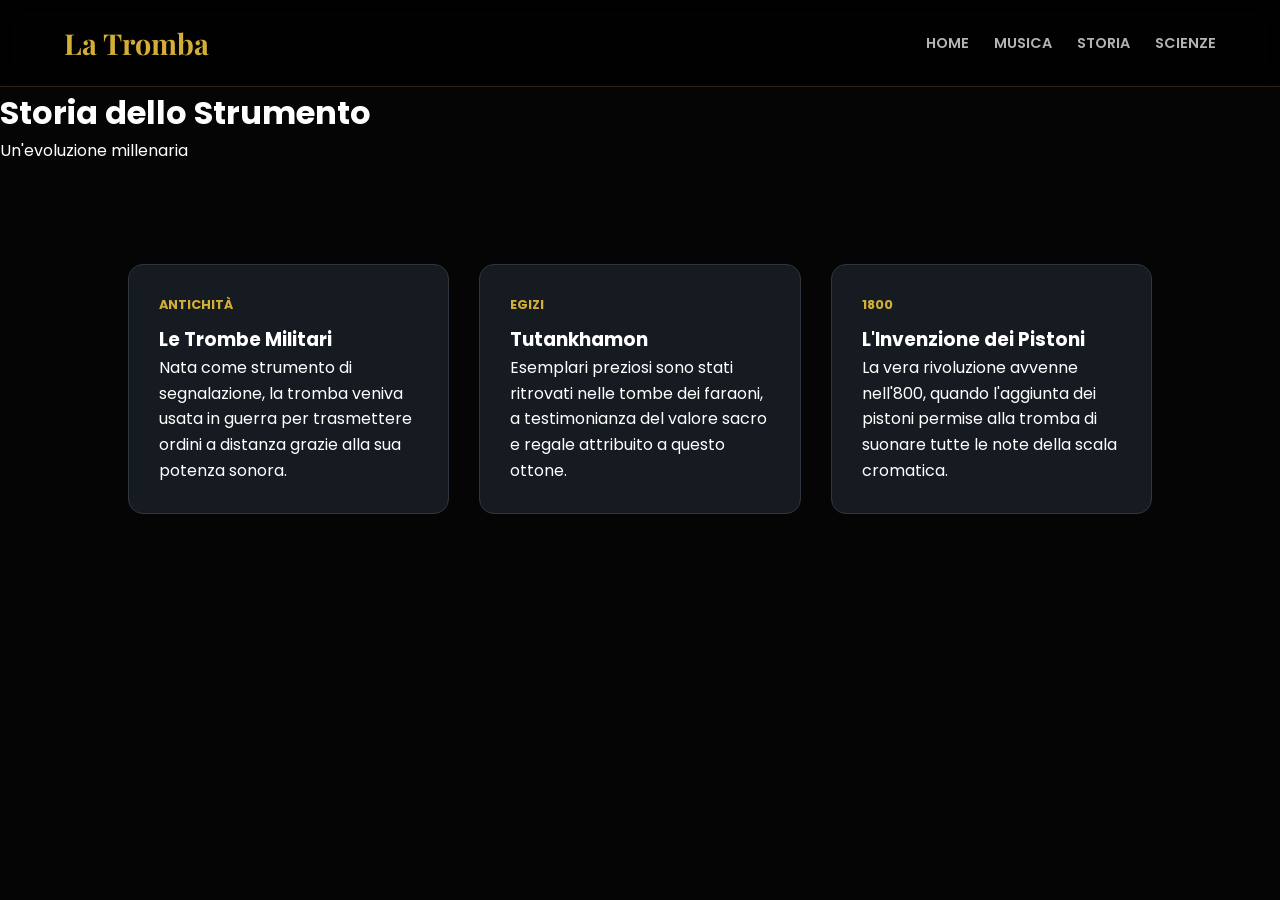
==== storia.html @ d21b611c "Add files via upload" ====
<!DOCTYPE html>
<html lang="it">
<head>
    <meta charset="UTF-8">
    <meta name="viewport" content="width=device-width, initial-scale=1.0">
    <title>Storia - Le Origini</title>
    <link rel="stylesheet" href="style.css">
    <link href="https://fonts.googleapis.com/css2?family=Playfair+Display:ital,wght@0,700;1,400&family=Poppins:wght@300;400;600&display=swap" rel="stylesheet">
</head>
<body>

    <nav>
        <div class="logo">La Tromba</div>
        <ul>
            <li><a href="index.html">Home</a></li>
            <li><a href="musica.html">Musica</a></li>
            <li><a href="storia.html">Storia</a></li>
            <li><a href="scienze.html">Scienze</a></li>
        </ul>
    </nav>

    <header class="storia-header">
        <h1>Storia dello Strumento</h1>
        <p>Un'evoluzione millenaria</p>
    </header>

    <main class="content-page">
        <div class="storia-grid">
            <div class="storia-card">
                <div class="epoca">Antichità</div>
                <h3>Le Trombe Militari</h3>
                <p>Nata come strumento di segnalazione, la tromba veniva usata in guerra per trasmettere ordini a distanza grazie alla sua potenza sonora.</p>
            </div>

            <div class="storia-card accent">
                <div class="epoca">Egizi</div>
                <h3>Tutankhamon</h3>
                <p>Esemplari preziosi sono stati ritrovati nelle tombe dei faraoni, a testimonianza del valore sacro e regale attribuito a questo ottone.</p>
            </div>

            <div class="storia-card">
                <div class="epoca">1800</div>
                <h3>L'Invenzione dei Pistoni</h3>
                <p>La vera rivoluzione avvenne nell'800, quando l'aggiunta dei pistoni permise alla tromba di suonare tutte le note della scala cromatica.</p>
            </div>
        </div>
    </main>

</body>
</html>
---- style.css ----
/* --- RESET E BASI --- */
* { margin: 0; padding: 0; box-sizing: border-box; }

body {
    font-family: 'Poppins', sans-serif;
    background-color: #050505;
    color: #fff;
    line-height: 1.6;
}

/* --- NAVIGAZIONE (Comune a tutte le pagine) --- */
nav {
    display: flex;
    justify-content: space-between;
    align-items: center;
    padding: 20px 5%;
    background: rgba(0,0,0,0.8);
    backdrop-filter: blur(10px);
    border-bottom: 1px solid rgba(212, 175, 55, 0.2);
    position: sticky;
    top: 0;
    z-index: 1000;
}
nav .logo { font-family: 'Playfair Display', serif; color: #d4af37; font-size: 1.8rem; font-weight: bold; }
nav ul { display: flex; list-style: none; }
nav ul li { margin-left: 25px; }
nav ul li a { color: rgba(255,255,255,0.7); text-decoration: none; font-weight: 600; text-transform: uppercase; font-size: 0.9rem; transition: 0.3s; }
nav ul li a:hover { color: #d4af37; }

/* --- SPECIFICO PER LA HOME (Body bloccato) --- */
body.home-page {
    overflow: hidden; /* Niente scorrimento solo in Home */
    height: 100vh;
}

.sfondo-animato {
    position: fixed;
    top: 0; left: 0; width: 100%; height: 100%;
    background: radial-gradient(circle at center, #1a1a1a 0%, #000 70%);
    z-index: -1;
}

.mappa-concettuale-wrapper {
    height: calc(100vh - 80px);
    display: flex;
    justify-content: center;
    align-items: center;
    position: relative;
}

.titolo-centrale { text-align: center; z-index: 10; position: relative; padding: 20px; }
.titolo-centrale h1 {
    font-family: 'Playfair Display', serif; font-size: 4rem; color: #d4af37;
    background: linear-gradient(145deg, #f3e09a 0%, #d4af37 50%, #8a6c11 100%);
    -webkit-background-clip: text; -webkit-text-fill-color: transparent;
}

/* Nodi Mappa Home */
.nodi-container { position: absolute; width: 100%; height: 100%; top: 0; left: 0; }
.nodo {
    position: absolute; display: flex; justify-content: center; align-items: center;
    text-decoration: none; color: #fff; font-weight: bold; text-transform: uppercase;
    font-size: 0.75rem; border-radius: 50%; border: 2px solid #d4af37;
    background: linear-gradient(145deg, #333 0%, #1a1a1a 100%);
    transition: 0.4s; animation: floating 6s infinite ease-in-out;
    width: 100px; height: 100px; text-align: center;
}
.nodo:hover { transform: scale(1.1); background: #d4af37; color: #000; box-shadow: 0 0 30px #d4af37; }

/* Posizioni Nodi (Uguali a prima) */
.n-musica { top: 15%; left: 25%; width: 120px; height: 120px; }
.n-storia { top: 15%; left: 60%; width: 120px; height: 120px; }
.n-scienze { top: 40%; left: 80%; width: 120px; height: 120px; }
.n-tecnologia { top: 70%; left: 75%; }
.n-arte { top: 75%; left: 45%; }
.n-italiano { top: 70%; left: 15%; }
.n-geografia { top: 45%; left: 5%; }
.n-inglese { top: 25%; left: 10%; }
.n-francese { top: 5%; left: 43%; }
.n-religione { top: 55%; left: 25%; }
.n-motorie { top: 40%; left: 65%; }

@keyframes floating { 0%, 100% { transform: translateY(0); } 50% { transform: translateY(-15px); } }

/* --- SPECIFICO PER PAGINE INTERNE (Musica, Storia, Scienze) --- */
.content-page {
    padding: 60px 10%;
    max-width: 1400px;
    margin: 0 auto;
}

.content-page h2 {
    color: #d4af37; font-size: 2.5rem; margin-bottom: 30px;
    font-family: 'Playfair Display', serif; border-bottom: 2px solid #333; padding-bottom: 10px;
}

/* Ritorno al Layout Split (Testo a SX, Video a DX) */
.layout-split {
    display: flex;
    gap: 50px;
    align-items: flex-start;
    margin-top: 20px;
}

.testo-tesina { flex: 1.2; }
.testo-tesina h3 { color: #d4af37; margin-bottom: 15px; }
.testo-tesina p { margin-bottom: 20px; color: #ccc; font-size: 1.1rem; }

/* Video Quadrato Corretto */
.video-container { flex: 0.8; display: flex; justify-content: center; }
video {
    width: 100%;
    max-width: 450px;
    aspect-ratio: 1 / 1;
    object-fit: cover;
    border: 3px solid #d4af37;
    border-radius: 20px;
    box-shadow: 0 10px 30px rgba(0,0,0,0.5);
}

/* Storia Card */
.storia-grid { display: grid; grid-template-columns: repeat(auto-fit, minmax(280px, 1fr)); gap: 30px; margin-top: 40px; }
.storia-card { background: #161b22; padding: 30px; border-radius: 15px; border: 1px solid #30363d; transition: 0.3s; }
.storia-card:hover { border-color: #d4af37; transform: translateY(-10px); }
.epoca { color: #d4af37; font-weight: bold; text-transform: uppercase; font-size: 0.8rem; margin-bottom: 10px; }

/* Scienze Onde */
.wave-visualizer {
    width: 100%; max-width: 450px; height: 350px;
    background: #111; border: 2px solid #333; border-radius: 20px;
    display: flex; flex-direction: column; justify-content: center; align-items: center;
}
.wave { width: 80%; height: 6px; background: #d4af37; margin: 10px; border-radius: 10px; animation: pulse 2s infinite; }
@keyframes pulse { 50% { transform: scaleX(1.1); opacity: 0.5; } }

/* Responsive */
@media (max-width: 850px) {
    .layout-split { flex-direction: column; }
    .video-container { width: 100%; }
    .mappa-concettuale-wrapper { height: auto; padding: 50px 0; }
    .nodi-container { position: relative; display: grid; grid-template-columns: 1fr 1fr; gap: 10px; padding: 20px; }
    .nodo { position: relative !important; top: 0 !important; left: 0 !important; width: 100% !important; aspect-ratio: 1/1; }
}
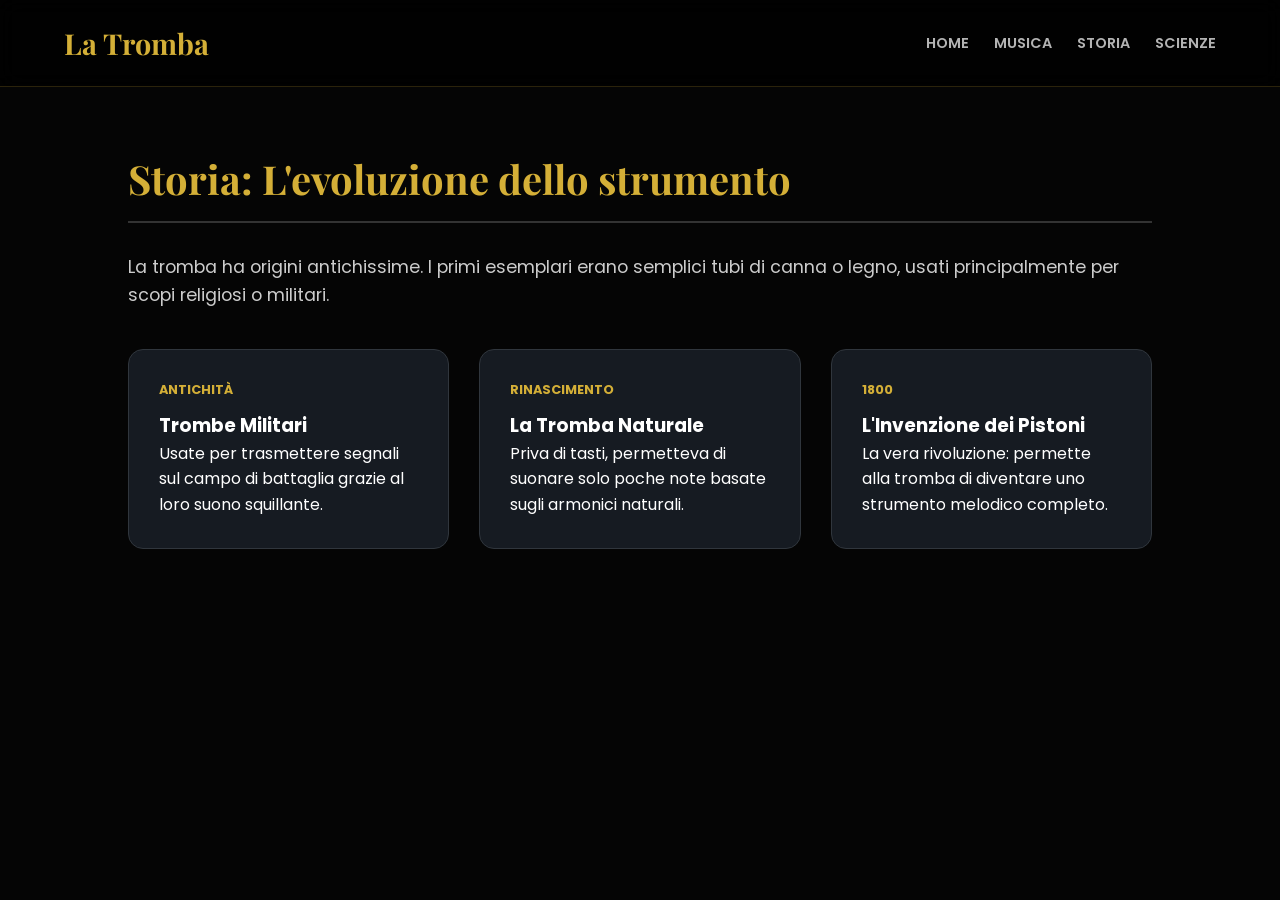
==== commit 2b25a3ee: "storia.html" ====
--- a/storia.html
+++ b/storia.html
@@ -5,7 +5,7 @@
     <meta name="viewport" content="width=device-width, initial-scale=1.0">
     <title>Storia - Le Origini</title>
     <link rel="stylesheet" href="style.css">
-    <link href="https://fonts.googleapis.com/css2?family=Playfair+Display:ital,wght@0,700;1,400&family=Poppins:wght@300;400;600&display=swap" rel="stylesheet">
+    <link href="https://fonts.googleapis.com/css2?family=Playfair+Display:wght@700&family=Poppins:wght@300;400;600&display=swap" rel="stylesheet">
 </head>
 <body>
 
@@ -19,32 +19,36 @@
         </ul>
     </nav>
 
-    <header class="storia-header">
-        <h1>Storia dello Strumento</h1>
-        <p>Un'evoluzione millenaria</p>
-    </header>
+    <main class="content-page">
+        <h2>Storia: L'evoluzione dello strumento</h2>
+        
+        <div class="testo-tesina">
+            <p>
+                La tromba ha origini antichissime. I primi esemplari erano semplici tubi di canna o legno, 
+                usati principalmente per scopi religiosi o militari.
+            </p>
+        </div>
 
-    <main class="content-page">
         <div class="storia-grid">
             <div class="storia-card">
                 <div class="epoca">Antichità</div>
-                <h3>Le Trombe Militari</h3>
-                <p>Nata come strumento di segnalazione, la tromba veniva usata in guerra per trasmettere ordini a distanza grazie alla sua potenza sonora.</p>
+                <h3>Trombe Militari</h3>
+                <p>Usate per trasmettere segnali sul campo di battaglia grazie al loro suono squillante.</p>
             </div>
 
-            <div class="storia-card accent">
-                <div class="epoca">Egizi</div>
-                <h3>Tutankhamon</h3>
-                <p>Esemplari preziosi sono stati ritrovati nelle tombe dei faraoni, a testimonianza del valore sacro e regale attribuito a questo ottone.</p>
+            <div class="storia-card">
+                <div class="epoca">Rinascimento</div>
+                <h3>La Tromba Naturale</h3>
+                <p>Priva di tasti, permetteva di suonare solo poche note basate sugli armonici naturali.</p>
             </div>
 
             <div class="storia-card">
                 <div class="epoca">1800</div>
                 <h3>L'Invenzione dei Pistoni</h3>
-                <p>La vera rivoluzione avvenne nell'800, quando l'aggiunta dei pistoni permise alla tromba di suonare tutte le note della scala cromatica.</p>
+                <p>La vera rivoluzione: permette alla tromba di diventare uno strumento melodico completo.</p>
             </div>
         </div>
     </main>
 
 </body>
-</html>+</html>
